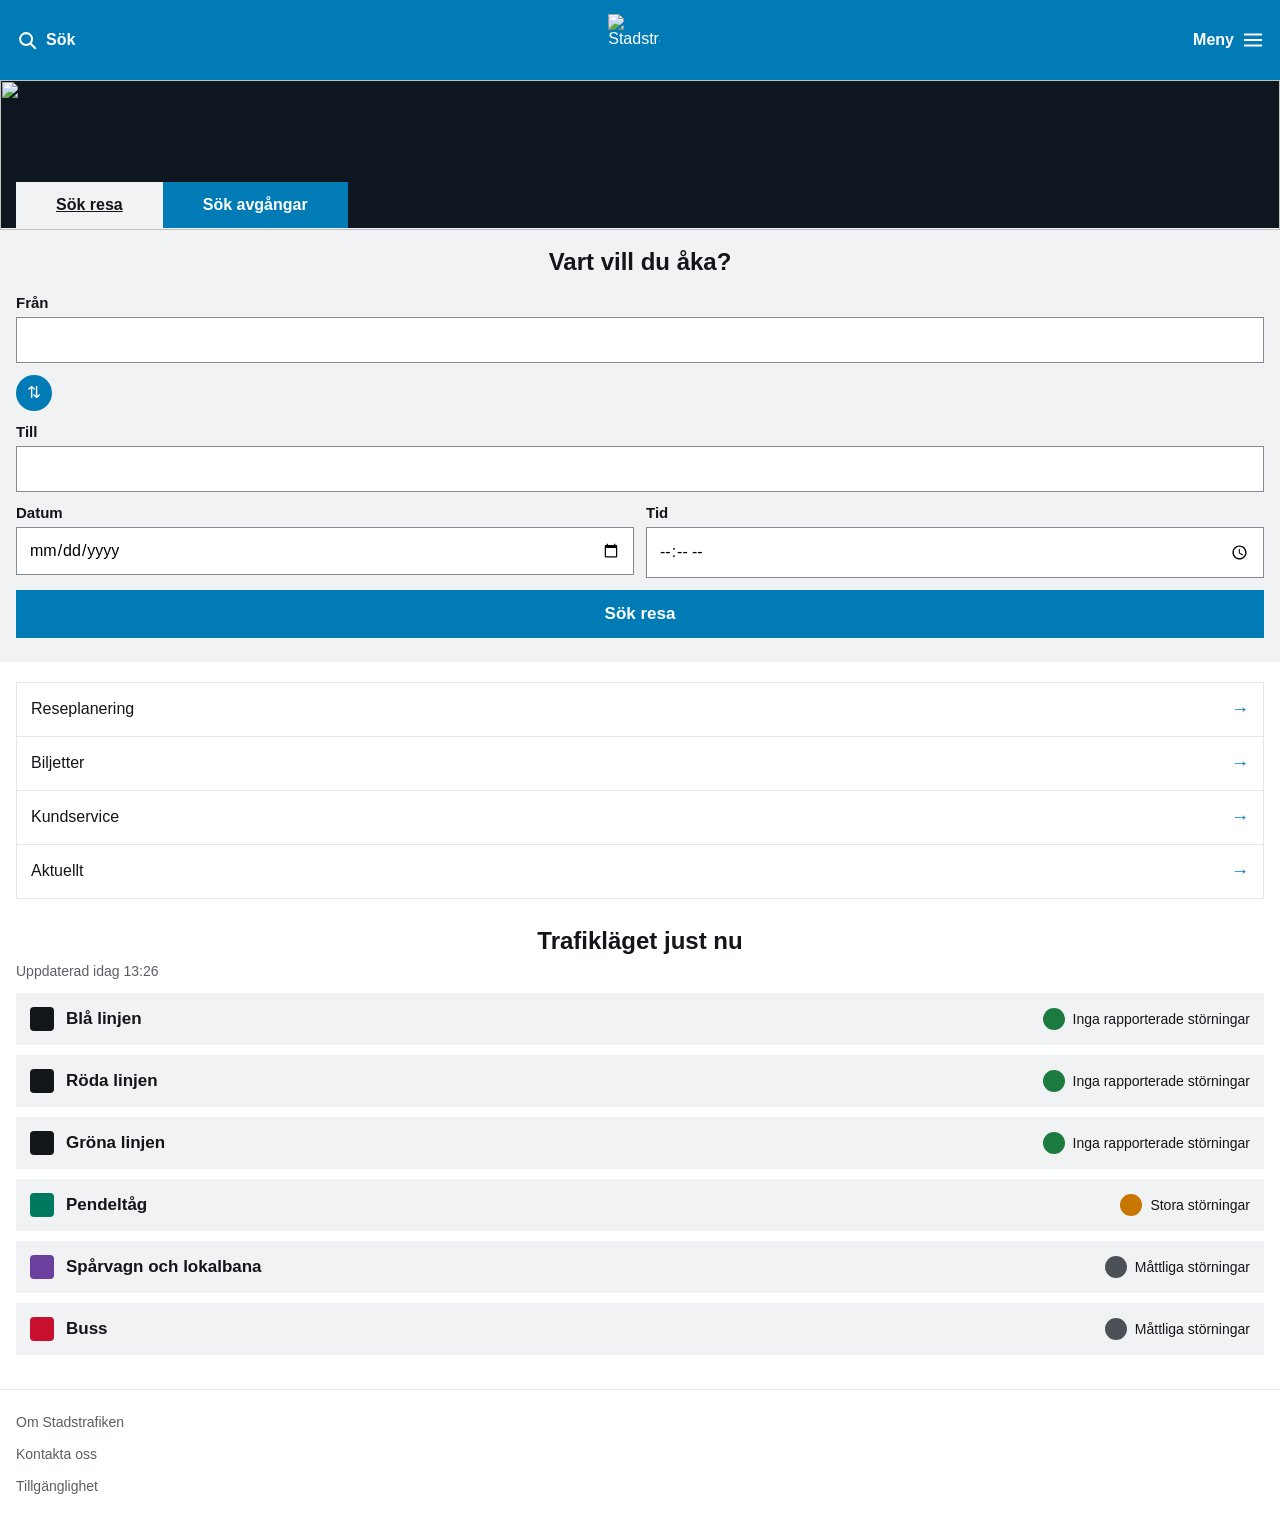
==== index.html @ cf4cca3b "A11Y-9: bildalternativ och dekorativa ikoner" ====
<!DOCTYPE html>
<html lang="en">
<head>
    <meta charset="UTF-8">
    <meta name="viewport" content="width=device-width, initial-scale=1.0">
    <link rel="stylesheet" href="css/style.css">
    <title>Stadstrafiken</title>
</head>
<body>

    <header class="topbar">
        <button type="button" class="topbar-sok">
            <svg aria-hidden="true" class="ikon" viewBox="0 0 24 24" fill="none" stroke="currentColor" stroke-width="2.2" stroke-linecap="round">
                <circle cx="11" cy="11" r="6.5"/>
                <line x1="15.8" y1="15.8" x2="21" y2="21"/>
            </svg>
            <span>Sök</span>
        </button>
        <img src="img/logo.svg" class="logo" alt="Stadstrafiken">
        <button type="button" class="topbar-meny">
            <span>Meny</span>
            <svg aria-hidden="true" class="ikon" viewBox="0 0 24 24" fill="none" stroke="currentColor" stroke-width="2.2" stroke-linecap="round">
                <line x1="3" y1="6" x2="21" y2="6"/>
                <line x1="3" y1="12" x2="21" y2="12"/>
                <line x1="3" y1="18" x2="21" y2="18"/>
            </svg>
        </button>
    </header>

    <main>
    <div class="hero">
        <img src="img/tunnelbana-stockholm-1-1.jpg" class="hero-bild" alt="">
        <div class="flikar">
            <button type="button" class="flik aktiv" aria-pressed="true">Sök resa</button>
            <button type="button" class="flik" aria-pressed="false">Sök avgångar</button>
        </div>
    </div>

    <form class="sokpanel" action="#reseplanering" method="get">
        <h1 class="sokrubrik" id="reseplanering">Vart vill du åka?</h1>

        <div class="falt">
            <label class="etikett" for="from">Från</label>
            <input type="text" class="input" id="from" name="from" autocomplete="section-from street-address" required>
        </div>

        <button type="button" class="vaxla" aria-label="Byt plats på Från och Till">⇅</button>

        <div class="falt">
            <label class="etikett" for="to">Till</label>
            <input type="text" class="input" id="to" name="to" autocomplete="section-to street-address" required>
        </div>

        <div class="falt-rad">
            <div class="falt">
                <label class="etikett" for="date">Datum</label>
                <input type="date" class="input" id="date" name="date" required>
            </div>
            <div class="falt">
                <label class="etikett" for="time">Tid</label>
                <input type="time" class="input" id="time" name="time" required>
            </div>
        </div>

        <div class="fel" id="search-error" role="alert" hidden>Kontrollera resan: fyll i Från, Till, Datum och Tid innan du söker.</div>

        <button type="submit" class="knapp">Sök resa</button>
    </form>

    <nav class="genvagar" aria-label="Huvudnavigation">
        <a class="genvag" href="#reseplanering">Reseplanering<span class="pil" aria-hidden="true">→</span></a>
        <a class="genvag" href="#biljetter">Biljetter<span class="pil" aria-hidden="true">→</span></a>
        <a class="genvag" href="#kundservice">Kundservice<span class="pil" aria-hidden="true">→</span></a>
        <a class="genvag" href="#aktuellt">Aktuellt<span class="pil" aria-hidden="true">→</span></a>
    </nav>

    <section class="trafik" aria-labelledby="traffic-heading">
        <h2 class="trafikrubrik" id="traffic-heading">Trafikläget just nu</h2>
        <div class="uppdaterad">Uppdaterad idag 13:26</div>

        <div class="linjekort">
            <span class="linjeikon tunnelbana"></span>
            <span class="linjenamn">Blå linjen</span>
            <span class="storningslage"><span class="status ok" aria-hidden="true"></span><span>Inga rapporterade störningar</span></span>
        </div>
        <div class="linjekort">
            <span class="linjeikon tunnelbana"></span>
            <span class="linjenamn">Röda linjen</span>
            <span class="storningslage"><span class="status ok" aria-hidden="true"></span><span>Inga rapporterade störningar</span></span>
        </div>
        <div class="linjekort">
            <span class="linjeikon tunnelbana"></span>
            <span class="linjenamn">Gröna linjen</span>
            <span class="storningslage"><span class="status ok" aria-hidden="true"></span><span>Inga rapporterade störningar</span></span>
        </div>
        <div class="linjekort">
            <span class="linjeikon pendel"></span>
            <span class="linjenamn">Pendeltåg</span>
            <span class="storningslage"><span class="status varning" aria-hidden="true"></span><span>Stora störningar</span></span>
        </div>
        <div class="linjekort">
            <span class="linjeikon sparvagn"></span>
            <span class="linjenamn">Spårvagn och lokalbana</span>
            <span class="storningslage"><span class="status info" aria-hidden="true"></span><span>Måttliga störningar</span></span>
        </div>
        <div class="linjekort">
            <span class="linjeikon buss"></span>
            <span class="linjenamn">Buss</span>
            <span class="storningslage"><span class="status info" aria-hidden="true"></span><span>Måttliga störningar</span></span>
        </div>
    </section>
    </main>

    <footer class="fot">
        <a class="fot-lank" href="#om-stadstrafiken">Om Stadstrafiken</a>
        <a class="fot-lank" href="#kontakta-oss">Kontakta oss</a>
        <a class="fot-lank" href="#tillganglighet">Tillgänglighet</a>
    </footer>

</body>
</html>
---- css/style.css ----
* {
    margin: 0;
    padding: 0;
    box-sizing: border-box;
}

body {
    font-family: 'Helvetica Neue', Helvetica, Arial, sans-serif;
    font-size: 16px;
    color: #12151a;
    background-color: #ffffff;
}

/* --- Topbar --- */

.topbar {
    display: flex;
    align-items: center;
    justify-content: space-between;
    background-color: #007bb5;
    color: #ffffff;
    padding: 14px 16px;
}

.topbar-sok,
.topbar-meny {
    display: flex;
    align-items: center;
    gap: 8px;
    font-size: 16px;
    font-weight: 600;
    cursor: pointer;
}

.ikon {
    width: 22px;
    height: 22px;
    flex: 0 0 22px;
}

.logo {
    width: 52px;
    height: 52px;
}

/* --- Hero --- */

.hero {
    position: relative;
    background-color: #0e1620;
}

.hero-bild {
    display: block;
    width: 100%;
    height: 150px;
    object-fit: cover;
}

.flikar {
    display: flex;
    padding: 0 16px;
    margin-top: -48px;
    position: relative;
}

.flik {
    padding: 14px 40px;
    font-size: 16px;
    font-weight: 700;
    background-color: #007bb5;
    color: #ffffff;
    cursor: pointer;
    white-space: nowrap;
}

.flik.aktiv {
    background-color: #f1f2f3;
    color: #12151a;
    text-decoration: underline;
}

/* --- Sökpanel --- */

.sokpanel {
    background-color: #f1f2f3;
    padding: 20px 16px 24px;
}

.sokrubrik {
    font-size: 24px;
    font-weight: 700;
    text-align: center;
    margin-bottom: 18px;
}

.falt {
    margin-bottom: 12px;
}

.etikett {
    font-size: 15px;
    font-weight: 700;
    margin-bottom: 6px;
}

.input {
    width: 100%;
    font-family: inherit;
    font-size: 16px;
    padding: 13px 12px;
    border: 1px solid #858b92;
    background-color: #ffffff;
}

.input:focus {
    border-color: #007bb5;
}

.falt-rad {
    display: flex;
    gap: 12px;
}

.falt-rad .falt {
    flex: 1 1 0;
}

.vaxla {
    width: 36px;
    height: 36px;
    margin: 0 auto 12px;
    border-radius: 50%;
    background-color: #007bb5;
    color: #ffffff;
    font-size: 17px;
    line-height: 36px;
    text-align: center;
    cursor: pointer;
}

.fel {
    padding: 12px;
    border-left: 4px solid #c62828;
    color: #9b1c1c;
    background-color: #ffffff;
    margin-bottom: 12px;
}

.knapp {
    background-color: #007bb5;
    color: #ffffff;
    font-size: 17px;
    font-weight: 700;
    text-align: center;
    padding: 14px;
    cursor: pointer;
}

/* --- Genvägar --- */

.genvagar {
    margin: 20px 16px;
    border: 1px solid #e4e6e8;
}

.genvag {
    display: flex;
    align-items: center;
    justify-content: space-between;
    padding: 16px 14px;
    font-size: 16px;
    border-bottom: 1px solid #e4e6e8;
    cursor: pointer;
}

.genvag:last-child {
    border-bottom: 0;
}

.pil {
    color: #007bb5;
    font-size: 18px;
}

/* --- Trafikläget --- */

.trafik {
    padding: 8px 16px 24px;
}

.trafikrubrik {
    font-size: 24px;
    font-weight: 700;
    text-align: center;
    margin-bottom: 8px;
}

.uppdaterad {
    font-size: 14px;
    color: #595f66;
    margin-bottom: 14px;
}

.linjekort {
    display: flex;
    align-items: center;
    gap: 12px;
    background-color: #f1f2f3;
    padding: 14px;
    margin-bottom: 10px;
}

.linjeikon {
    width: 24px;
    height: 24px;
    flex: 0 0 24px;
    border-radius: 4px;
}

.tunnelbana { background-color: #12151a; }
.pendel     { background-color: #007a5e; }
.sparvagn   { background-color: #6a3f9e; }
.buss       { background-color: #c8102e; }

.linjenamn {
    flex: 1 1 auto;
    font-size: 17px;
    font-weight: 700;
    white-space: nowrap;
}

.status {
    width: 22px;
    height: 22px;
    flex: 0 0 22px;
    border-radius: 50%;
}

.status.ok      { background-color: #1b7a3d; }
.status.varning { background-color: #c77700; }
.status.info    { background-color: #4c5157; }

/* --- Fot --- */

.fot {
    border-top: 1px solid #e4e6e8;
    padding: 16px;
}

.fot-lank {
    font-size: 14px;
    color: #595f66;
    padding: 8px 0;
    cursor: pointer;
}

.etikett { display: block; }

button { font-family: inherit; border: 0; }
.topbar-sok, .topbar-meny { background: transparent; color: inherit; }
a { color: inherit; text-decoration: none; }
.knapp { display: block; width: 100%; }
.fot-lank { display: block; }

:focus-visible { outline: 3px solid #12151a; outline-offset: 3px; box-shadow: 0 0 0 3px #fff; }

[hidden] { display: none !important; }

.storningslage { display: flex; align-items: center; gap: 8px; font-size: 14px; }
.linjenamn { white-space: normal; min-width: 0; }
.linjekort { flex-wrap: wrap; }
.storningslage { margin-left: auto; }
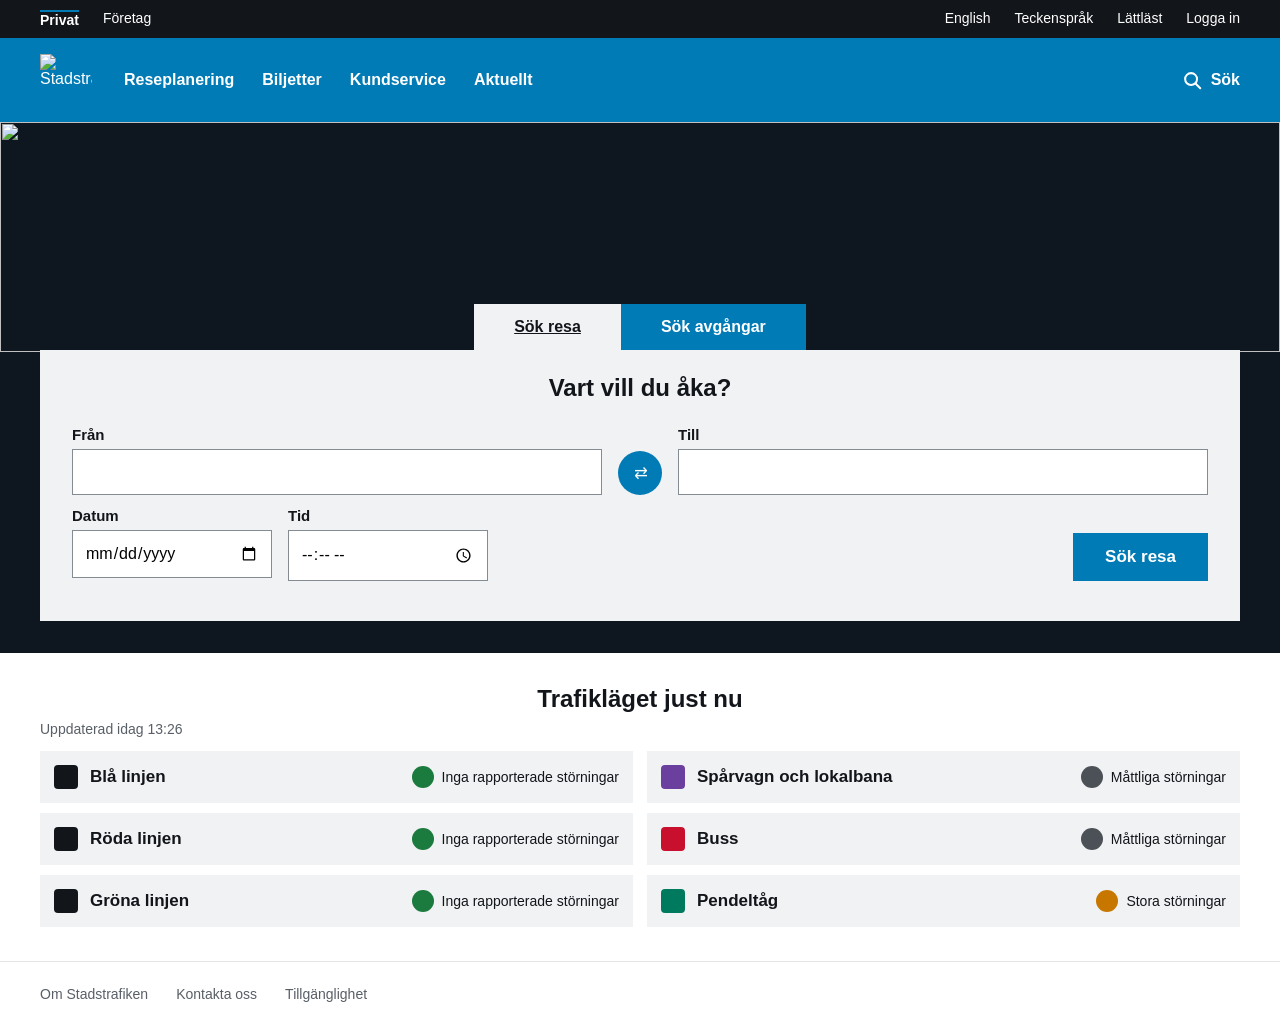
==== commit e869767a: "RWD-1: bygg desktopvy enligt designskissen" ====
--- a/index.html
+++ b/index.html
@@ -1,5 +1,5 @@
 <!DOCTYPE html>
-<html lang="en">
+<html lang="sv">
 <head>
     <meta charset="UTF-8">
     <meta name="viewport" content="width=device-width, initial-scale=1.0">
@@ -8,7 +8,12 @@
 </head>
 <body>
 
-    <header class="topbar">
+    <header>
+    <nav class="utility" aria-label="Övrig navigation">
+        <div class="utility-inner"><div><a href="#privat" aria-current="page">Privat</a><a href="#foretag">Företag</a></div>
+        <div><a href="#english" lang="en">English</a><a href="#teckensprak">Teckenspråk</a><a href="#lattlast">Lättläst</a><a href="#logga-in">Logga in</a></div></div>
+    </nav>
+    <div class="topbar">
         <button type="button" class="topbar-sok">
             <svg aria-hidden="true" class="ikon" viewBox="0 0 24 24" fill="none" stroke="currentColor" stroke-width="2.2" stroke-linecap="round">
                 <circle cx="11" cy="11" r="6.5"/>
@@ -17,6 +22,9 @@
             <span>Sök</span>
         </button>
         <img src="img/logo.svg" class="logo" alt="Stadstrafiken">
+        <nav class="desktop-nav" aria-label="Huvudnavigation">
+            <a href="#reseplanering">Reseplanering</a><a href="#biljetter">Biljetter</a><a href="#kundservice">Kundservice</a><a href="#aktuellt">Aktuellt</a>
+        </nav>
         <button type="button" class="topbar-meny">
             <span>Meny</span>
             <svg aria-hidden="true" class="ikon" viewBox="0 0 24 24" fill="none" stroke="currentColor" stroke-width="2.2" stroke-linecap="round">
@@ -25,9 +33,11 @@
                 <line x1="3" y1="18" x2="21" y2="18"/>
             </svg>
         </button>
+    </div>
     </header>
 
     <main>
+    <div class="reseomrade">
     <div class="hero">
         <img src="img/tunnelbana-stockholm-1-1.jpg" class="hero-bild" alt="">
         <div class="flikar">
@@ -39,14 +49,14 @@
     <form class="sokpanel" action="#reseplanering" method="get">
         <h1 class="sokrubrik" id="reseplanering">Vart vill du åka?</h1>
 
-        <div class="falt">
+        <div class="falt from-field">
             <label class="etikett" for="from">Från</label>
             <input type="text" class="input" id="from" name="from" autocomplete="section-from street-address" required>
         </div>
 
         <button type="button" class="vaxla" aria-label="Byt plats på Från och Till">⇅</button>
 
-        <div class="falt">
+        <div class="falt to-field">
             <label class="etikett" for="to">Till</label>
             <input type="text" class="input" id="to" name="to" autocomplete="section-to street-address" required>
         </div>
@@ -67,6 +77,7 @@
         <button type="submit" class="knapp">Sök resa</button>
     </form>
 
+    </div>
     <nav class="genvagar" aria-label="Huvudnavigation">
         <a class="genvag" href="#reseplanering">Reseplanering<span class="pil" aria-hidden="true">→</span></a>
         <a class="genvag" href="#biljetter">Biljetter<span class="pil" aria-hidden="true">→</span></a>
--- a/css/style.css
+++ b/css/style.css
@@ -271,3 +271,38 @@
 .linjenamn { white-space: normal; min-width: 0; }
 .linjekort { flex-wrap: wrap; }
 .storningslage { margin-left: auto; }
+
+/* The full navigation and horizontal search need room for their content. */
+.utility, .desktop-nav { display: none; }
+@media (min-width: 64rem) {
+    .utility { display: block; background: #12151a; color: #fff; font-size: 14px; }
+    .utility-inner { max-width: 1280px; margin: auto; padding: 10px 40px; display: flex; justify-content: space-between; gap: 24px; }
+    .utility-inner > div { display: flex; flex-wrap: wrap; gap: 24px; }
+    .utility a[aria-current] { border-top: 2px solid #007bb5; font-weight: 700; }
+    .topbar { padding: 16px max(40px, calc((100% - 1200px) / 2)); gap: 32px; }
+    .logo { order: 0; }
+    .desktop-nav { display: flex; align-items: center; flex-wrap: wrap; gap: 28px; flex: 1; font-weight: 700; }
+    .topbar-sok { order: 2; }
+    .topbar-meny, .genvagar { display: none; }
+    .reseomrade { position: relative; padding-bottom: 32px; background: #0e1620 url('../img/tunnelbana-stockholm-1-1.jpg') center / cover; }
+    .hero { background: transparent; }
+    .hero-bild { height: 230px; object-position: center; }
+    .flikar { justify-content: center; }
+    .sokpanel { position: relative; max-width: 1200px; margin: auto; width: calc(100% - 80px); padding: 24px 32px 28px; display: grid; grid-template-columns: minmax(0,1fr) 44px minmax(0,1fr); column-gap: 16px; align-items: end; }
+    .sokrubrik { grid-column: 1 / -1; margin-bottom: 24px; }
+    .from-field { grid-column: 1; grid-row: 2; }
+    .vaxla { grid-column: 2; grid-row: 2; width: 44px; height: 44px; line-height: 44px; margin-bottom: 12px; transform: rotate(90deg); }
+    .to-field { grid-column: 3; grid-row: 2; }
+    .falt-rad { grid-column: 1 / 3; grid-row: 3; max-width: 416px; gap: 16px; }
+    .knapp { grid-column: 3; grid-row: 3; width: auto; justify-self: end; margin-bottom: 12px; padding-inline: 32px; }
+    .fel { grid-column: 1 / -1; grid-row: 4; }
+    .trafik { max-width: 1280px; padding: 32px 40px 24px; margin: auto; display: grid; grid-template-columns: minmax(0,1fr) minmax(0,1fr); column-gap: 14px; }
+    .trafikrubrik, .uppdaterad { grid-column: 1 / -1; }
+    .linjekort:nth-of-type(2) { grid-column: 1; grid-row: 3; }
+    .linjekort:nth-of-type(3) { grid-column: 1; grid-row: 4; }
+    .linjekort:nth-of-type(4) { grid-column: 1; grid-row: 5; }
+    .linjekort:nth-of-type(5) { grid-column: 2; grid-row: 5; }
+    .linjekort:nth-of-type(6) { grid-column: 2; grid-row: 3; }
+    .linjekort:nth-of-type(7) { grid-column: 2; grid-row: 4; }
+    .fot { display: flex; gap: 28px; padding: 16px max(40px, calc((100% - 1200px) / 2)); }
+}
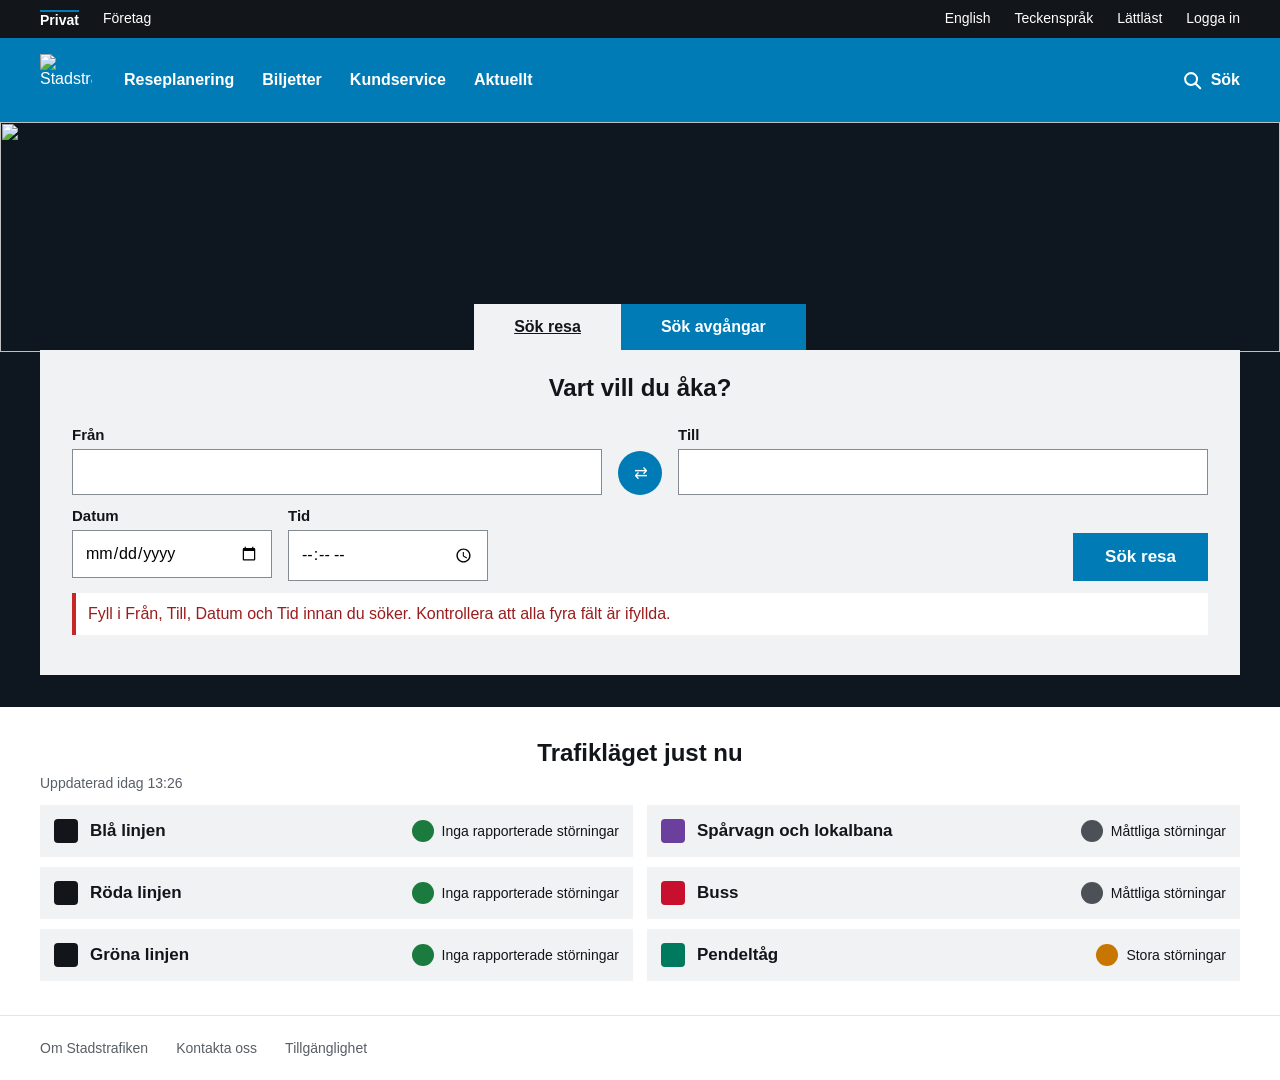
==== commit 4a97032c: "A11Y-4: visa övningens feltext och instruktion i alert" ====
--- a/index.html
+++ b/index.html
@@ -14,6 +14,10 @@
         <div><a href="#english" lang="en">English</a><a href="#teckensprak">Teckenspråk</a><a href="#lattlast">Lättläst</a><a href="#logga-in">Logga in</a></div></div>
     </nav>
     <div class="topbar">
+        <img src="img/logo.svg" class="logo" alt="Stadstrafiken">
+        <nav class="desktop-nav" aria-label="Huvudnavigation">
+            <a href="#reseplanering">Reseplanering</a><a href="#biljetter">Biljetter</a><a href="#kundservice">Kundservice</a><a href="#aktuellt">Aktuellt</a>
+        </nav>
         <button type="button" class="topbar-sok">
             <svg aria-hidden="true" class="ikon" viewBox="0 0 24 24" fill="none" stroke="currentColor" stroke-width="2.2" stroke-linecap="round">
                 <circle cx="11" cy="11" r="6.5"/>
@@ -21,10 +25,6 @@
             </svg>
             <span>Sök</span>
         </button>
-        <img src="img/logo.svg" class="logo" alt="Stadstrafiken">
-        <nav class="desktop-nav" aria-label="Huvudnavigation">
-            <a href="#reseplanering">Reseplanering</a><a href="#biljetter">Biljetter</a><a href="#kundservice">Kundservice</a><a href="#aktuellt">Aktuellt</a>
-        </nav>
         <button type="button" class="topbar-meny">
             <span>Meny</span>
             <svg aria-hidden="true" class="ikon" viewBox="0 0 24 24" fill="none" stroke="currentColor" stroke-width="2.2" stroke-linecap="round">
@@ -51,14 +51,14 @@
 
         <div class="falt from-field">
             <label class="etikett" for="from">Från</label>
-            <input type="text" class="input" id="from" name="from" autocomplete="section-from street-address" required>
+            <input type="text" class="input" id="from" name="from" autocomplete="off" required>
         </div>
 
         <button type="button" class="vaxla" aria-label="Byt plats på Från och Till">⇅</button>
 
         <div class="falt to-field">
             <label class="etikett" for="to">Till</label>
-            <input type="text" class="input" id="to" name="to" autocomplete="section-to street-address" required>
+            <input type="text" class="input" id="to" name="to" autocomplete="off" required>
         </div>
 
         <div class="falt-rad">
@@ -72,7 +72,7 @@
             </div>
         </div>
 
-        <div class="fel" id="search-error" role="alert" hidden>Kontrollera resan: fyll i Från, Till, Datum och Tid innan du söker.</div>
+        <div class="fel" id="search-error" role="alert">Fyll i Från, Till, Datum och Tid innan du söker. Kontrollera att alla fyra fält är ifyllda.</div>
 
         <button type="submit" class="knapp">Sök resa</button>
     </form>
--- a/css/style.css
+++ b/css/style.css
@@ -6,7 +6,7 @@
 
 body {
     font-family: 'Helvetica Neue', Helvetica, Arial, sans-serif;
-    font-size: 16px;
+    font-size: 1rem;
     color: #12151a;
     background-color: #ffffff;
 }
@@ -19,28 +19,32 @@
     justify-content: space-between;
     background-color: #007bb5;
     color: #ffffff;
-    padding: 14px 16px;
+    padding: 0.875rem 1rem;
 }
 
 .topbar-sok,
 .topbar-meny {
     display: flex;
     align-items: center;
-    gap: 8px;
-    font-size: 16px;
+    gap: 0.5rem;
+    font-size: 1rem;
     font-weight: 600;
     cursor: pointer;
 }
 
 .ikon {
-    width: 22px;
-    height: 22px;
-    flex: 0 0 22px;
-}
+    width: 1.375rem;
+    height: 1.375rem;
+    flex: 0 0 1.375rem;
+}
+
+.topbar-sok { order: 0; }
+.topbar-meny { order: 2; }
 
 .logo {
-    width: 52px;
-    height: 52px;
+    order: 1;
+    width: 3.25rem;
+    height: 3.25rem;
 }
 
 /* --- Hero --- */
@@ -53,20 +57,20 @@
 .hero-bild {
     display: block;
     width: 100%;
-    height: 150px;
+    height: 9.375rem;
     object-fit: cover;
 }
 
 .flikar {
     display: flex;
-    padding: 0 16px;
-    margin-top: -48px;
+    padding: 0 1rem;
+    margin-top: -3rem;
     position: relative;
 }
 
 .flik {
-    padding: 14px 40px;
-    font-size: 16px;
+    padding: 0.875rem 2.5rem;
+    font-size: 1rem;
     font-weight: 700;
     background-color: #007bb5;
     color: #ffffff;
@@ -84,32 +88,32 @@
 
 .sokpanel {
     background-color: #f1f2f3;
-    padding: 20px 16px 24px;
+    padding: 1.25rem 1rem 1.5rem;
 }
 
 .sokrubrik {
-    font-size: 24px;
+    font-size: 1.5rem;
     font-weight: 700;
     text-align: center;
-    margin-bottom: 18px;
+    margin-bottom: 1.125rem;
 }
 
 .falt {
-    margin-bottom: 12px;
+    margin-bottom: 0.75rem;
 }
 
 .etikett {
-    font-size: 15px;
-    font-weight: 700;
-    margin-bottom: 6px;
+    font-size: 0.9375rem;
+    font-weight: 700;
+    margin-bottom: 0.375rem;
 }
 
 .input {
     width: 100%;
     font-family: inherit;
-    font-size: 16px;
-    padding: 13px 12px;
-    border: 1px solid #858b92;
+    font-size: 1rem;
+    padding: 0.8125rem 0.75rem;
+    border: 0.0625rem solid #858b92;
     background-color: #ffffff;
 }
 
@@ -119,7 +123,7 @@
 
 .falt-rad {
     display: flex;
-    gap: 12px;
+    gap: 0.75rem;
 }
 
 .falt-rad .falt {
@@ -127,50 +131,51 @@
 }
 
 .vaxla {
-    width: 36px;
-    height: 36px;
-    margin: 0 auto 12px;
+    display: block;
+    width: 2.25rem;
+    height: 2.25rem;
+    margin: 0 auto 0.75rem;
     border-radius: 50%;
     background-color: #007bb5;
     color: #ffffff;
-    font-size: 17px;
-    line-height: 36px;
+    font-size: 1.0625rem;
+    line-height: 2.25rem;
     text-align: center;
     cursor: pointer;
 }
 
 .fel {
-    padding: 12px;
-    border-left: 4px solid #c62828;
+    padding: 0.75rem;
+    border-left: 0.25rem solid #c62828;
     color: #9b1c1c;
     background-color: #ffffff;
-    margin-bottom: 12px;
+    margin-bottom: 0.75rem;
 }
 
 .knapp {
     background-color: #007bb5;
     color: #ffffff;
-    font-size: 17px;
+    font-size: 1.0625rem;
     font-weight: 700;
     text-align: center;
-    padding: 14px;
+    padding: 0.875rem;
     cursor: pointer;
 }
 
 /* --- Genvägar --- */
 
 .genvagar {
-    margin: 20px 16px;
-    border: 1px solid #e4e6e8;
+    margin: 1.25rem 1rem;
+    border: 0.0625rem solid #e4e6e8;
 }
 
 .genvag {
     display: flex;
     align-items: center;
     justify-content: space-between;
-    padding: 16px 14px;
-    font-size: 16px;
-    border-bottom: 1px solid #e4e6e8;
+    padding: 1rem 0.875rem;
+    font-size: 1rem;
+    border-bottom: 0.0625rem solid #e4e6e8;
     cursor: pointer;
 }
 
@@ -180,42 +185,42 @@
 
 .pil {
     color: #007bb5;
-    font-size: 18px;
+    font-size: 1.125rem;
 }
 
 /* --- Trafikläget --- */
 
 .trafik {
-    padding: 8px 16px 24px;
+    padding: 0.5rem 1rem 1.5rem;
 }
 
 .trafikrubrik {
-    font-size: 24px;
+    font-size: 1.5rem;
     font-weight: 700;
     text-align: center;
-    margin-bottom: 8px;
+    margin-bottom: 0.5rem;
 }
 
 .uppdaterad {
-    font-size: 14px;
+    font-size: 0.875rem;
     color: #595f66;
-    margin-bottom: 14px;
+    margin-bottom: 0.875rem;
 }
 
 .linjekort {
     display: flex;
     align-items: center;
-    gap: 12px;
+    gap: 0.75rem;
     background-color: #f1f2f3;
-    padding: 14px;
-    margin-bottom: 10px;
+    padding: 0.875rem;
+    margin-bottom: 0.625rem;
 }
 
 .linjeikon {
-    width: 24px;
-    height: 24px;
-    flex: 0 0 24px;
-    border-radius: 4px;
+    width: 1.5rem;
+    height: 1.5rem;
+    flex: 0 0 1.5rem;
+    border-radius: 0.25rem;
 }
 
 .tunnelbana { background-color: #12151a; }
@@ -225,15 +230,15 @@
 
 .linjenamn {
     flex: 1 1 auto;
-    font-size: 17px;
+    font-size: 1.0625rem;
     font-weight: 700;
     white-space: nowrap;
 }
 
 .status {
-    width: 22px;
-    height: 22px;
-    flex: 0 0 22px;
+    width: 1.375rem;
+    height: 1.375rem;
+    flex: 0 0 1.375rem;
     border-radius: 50%;
 }
 
@@ -244,14 +249,14 @@
 /* --- Fot --- */
 
 .fot {
-    border-top: 1px solid #e4e6e8;
-    padding: 16px;
+    border-top: 0.0625rem solid #e4e6e8;
+    padding: 1rem;
 }
 
 .fot-lank {
-    font-size: 14px;
+    font-size: 0.875rem;
     color: #595f66;
-    padding: 8px 0;
+    padding: 0.5rem 0;
     cursor: pointer;
 }
 
@@ -263,11 +268,11 @@
 .knapp { display: block; width: 100%; }
 .fot-lank { display: block; }
 
-:focus-visible { outline: 3px solid #12151a; outline-offset: 3px; box-shadow: 0 0 0 3px #fff; }
+:focus-visible { outline: 0.1875rem solid #12151a; outline-offset: 0.1875rem; box-shadow: 0 0 0 0.1875rem #fff; }
 
 [hidden] { display: none !important; }
 
-.storningslage { display: flex; align-items: center; gap: 8px; font-size: 14px; }
+.storningslage { display: flex; align-items: center; gap: 0.5rem; font-size: 0.875rem; }
 .linjenamn { white-space: normal; min-width: 0; }
 .linjekort { flex-wrap: wrap; }
 .storningslage { margin-left: auto; }
@@ -275,28 +280,28 @@
 /* The full navigation and horizontal search need room for their content. */
 .utility, .desktop-nav { display: none; }
 @media (min-width: 64rem) {
-    .utility { display: block; background: #12151a; color: #fff; font-size: 14px; }
-    .utility-inner { max-width: 1280px; margin: auto; padding: 10px 40px; display: flex; justify-content: space-between; gap: 24px; }
-    .utility-inner > div { display: flex; flex-wrap: wrap; gap: 24px; }
-    .utility a[aria-current] { border-top: 2px solid #007bb5; font-weight: 700; }
-    .topbar { padding: 16px max(40px, calc((100% - 1200px) / 2)); gap: 32px; }
+    .utility { display: block; background: #12151a; color: #fff; font-size: 0.875rem; }
+    .utility-inner { max-width: 80rem; margin: auto; padding: 0.625rem 2.5rem; display: flex; justify-content: space-between; gap: 1.5rem; }
+    .utility-inner > div { display: flex; flex-wrap: wrap; gap: 1.5rem; }
+    .utility a[aria-current] { border-top: 0.125rem solid #007bb5; font-weight: 700; }
+    .topbar { padding: 1rem max(2.5rem, calc((100% - 75rem) / 2)); gap: 2rem; }
     .logo { order: 0; }
-    .desktop-nav { display: flex; align-items: center; flex-wrap: wrap; gap: 28px; flex: 1; font-weight: 700; }
+    .desktop-nav { order: 1; display: flex; align-items: center; flex-wrap: wrap; gap: 1.75rem; flex: 1; font-weight: 700; }
     .topbar-sok { order: 2; }
     .topbar-meny, .genvagar { display: none; }
-    .reseomrade { position: relative; padding-bottom: 32px; background: #0e1620 url('../img/tunnelbana-stockholm-1-1.jpg') center / cover; }
+    .reseomrade { position: relative; padding-bottom: 2rem; background: #0e1620 url('../img/tunnelbana-stockholm-1-1.jpg') center / cover; }
     .hero { background: transparent; }
-    .hero-bild { height: 230px; object-position: center; }
+    .hero-bild { height: 14.375rem; object-position: center; }
     .flikar { justify-content: center; }
-    .sokpanel { position: relative; max-width: 1200px; margin: auto; width: calc(100% - 80px); padding: 24px 32px 28px; display: grid; grid-template-columns: minmax(0,1fr) 44px minmax(0,1fr); column-gap: 16px; align-items: end; }
-    .sokrubrik { grid-column: 1 / -1; margin-bottom: 24px; }
+    .sokpanel { position: relative; max-width: 75rem; margin: auto; width: calc(100% - 5rem); padding: 1.5rem 2rem 1.75rem; display: grid; grid-template-columns: minmax(0,1fr) 2.75rem minmax(0,1fr); column-gap: 1rem; align-items: end; }
+    .sokrubrik { grid-column: 1 / -1; margin-bottom: 1.5rem; }
     .from-field { grid-column: 1; grid-row: 2; }
-    .vaxla { grid-column: 2; grid-row: 2; width: 44px; height: 44px; line-height: 44px; margin-bottom: 12px; transform: rotate(90deg); }
+    .vaxla { grid-column: 2; grid-row: 2; width: 2.75rem; height: 2.75rem; line-height: 2.75rem; margin-bottom: 0.75rem; transform: rotate(90deg); }
     .to-field { grid-column: 3; grid-row: 2; }
-    .falt-rad { grid-column: 1 / 3; grid-row: 3; max-width: 416px; gap: 16px; }
-    .knapp { grid-column: 3; grid-row: 3; width: auto; justify-self: end; margin-bottom: 12px; padding-inline: 32px; }
+    .falt-rad { grid-column: 1 / 3; grid-row: 3; max-width: 26rem; gap: 1rem; }
+    .knapp { grid-column: 3; grid-row: 3; width: auto; justify-self: end; margin-bottom: 0.75rem; padding-inline: 2rem; }
     .fel { grid-column: 1 / -1; grid-row: 4; }
-    .trafik { max-width: 1280px; padding: 32px 40px 24px; margin: auto; display: grid; grid-template-columns: minmax(0,1fr) minmax(0,1fr); column-gap: 14px; }
+    .trafik { max-width: 80rem; padding: 2rem 2.5rem 1.5rem; margin: auto; display: grid; grid-template-columns: minmax(0,1fr) minmax(0,1fr); column-gap: 0.875rem; }
     .trafikrubrik, .uppdaterad { grid-column: 1 / -1; }
     .linjekort:nth-of-type(2) { grid-column: 1; grid-row: 3; }
     .linjekort:nth-of-type(3) { grid-column: 1; grid-row: 4; }
@@ -304,5 +309,17 @@
     .linjekort:nth-of-type(5) { grid-column: 2; grid-row: 5; }
     .linjekort:nth-of-type(6) { grid-column: 2; grid-row: 3; }
     .linjekort:nth-of-type(7) { grid-column: 2; grid-row: 4; }
-    .fot { display: flex; gap: 28px; padding: 16px max(40px, calc((100% - 1200px) / 2)); }
-}
+    .fot { display: flex; gap: 1.75rem; padding: 1rem max(2.5rem, calc((100% - 75rem) / 2)); }
+}
+
+/* Reflow at 320px and when the user enlarges text. */
+.flik { min-width: 0; white-space: normal; overflow-wrap: anywhere; }
+.falt-rad .falt { min-width: 0; }
+.input { min-width: 0; max-width: 100%; }
+@media (max-width: 24rem) {
+    .flik { flex: 1; padding-inline: .75rem; }
+    .linjekort { gap: .5rem; }
+    .storningslage { width: 100%; margin-left: 2rem; }
+}
+
+.topbar-sok, .topbar-meny { min-width: 2.75rem; min-height: 2.75rem; }
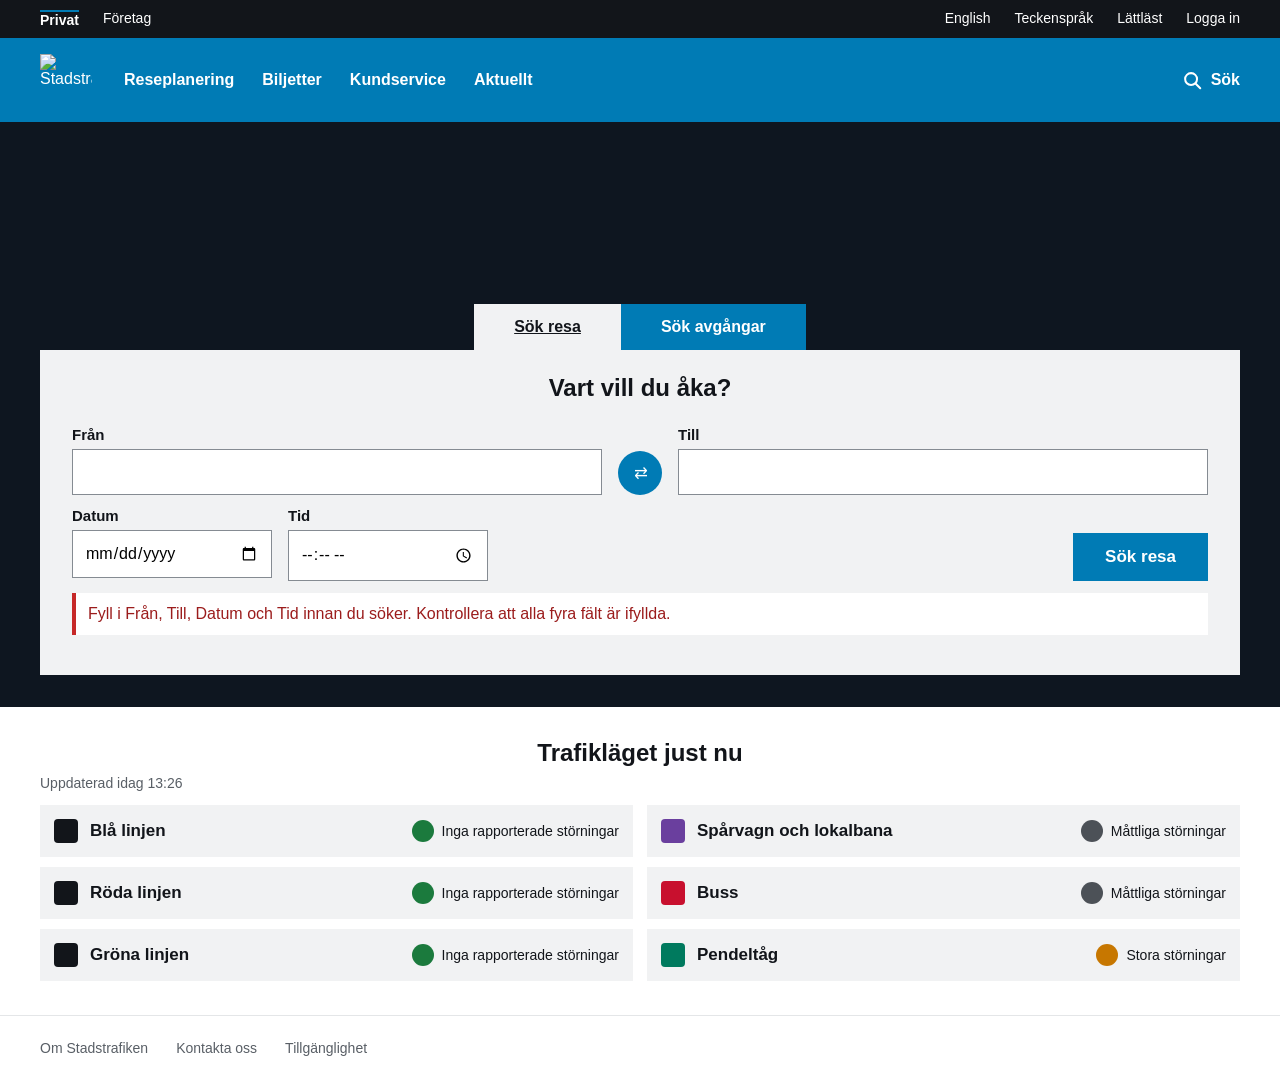
==== commit 6e98a9f6: "RWD-1: visa en sammanhängande hero-bild på desktop" ====
--- a/index.html
+++ b/index.html
@@ -3,7 +3,7 @@
 <head>
     <meta charset="UTF-8">
     <meta name="viewport" content="width=device-width, initial-scale=1.0">
-    <link rel="stylesheet" href="css/style.css">
+    <link rel="stylesheet" href="css/style.css?v=desktop-single">
     <title>Stadstrafiken</title>
 </head>
 <body>
--- a/css/style.css
+++ b/css/style.css
@@ -268,7 +268,7 @@
 .knapp { display: block; width: 100%; }
 .fot-lank { display: block; }
 
-:focus-visible { outline: 0.1875rem solid #12151a; outline-offset: 0.1875rem; box-shadow: 0 0 0 0.1875rem #fff; }
+:focus-visible, .input:focus-within { outline: 0.1875rem solid #12151a; outline-offset: 0.1875rem; box-shadow: 0 0 0 0.1875rem #fff; }
 
 [hidden] { display: none !important; }
 
@@ -289,9 +289,9 @@
     .desktop-nav { order: 1; display: flex; align-items: center; flex-wrap: wrap; gap: 1.75rem; flex: 1; font-weight: 700; }
     .topbar-sok { order: 2; }
     .topbar-meny, .genvagar { display: none; }
-    .reseomrade { position: relative; padding-bottom: 2rem; background: #0e1620 url('../img/tunnelbana-stockholm-1-1.jpg') center / cover; }
+    .reseomrade { position: relative; padding-bottom: 2rem; background: #0e1620 url('../img/tunnelbana-stockholm-1-1.jpg') center bottom / cover no-repeat; }
     .hero { background: transparent; }
-    .hero-bild { height: 14.375rem; object-position: center; }
+    .hero-bild { height: 14.375rem; visibility: hidden; }
     .flikar { justify-content: center; }
     .sokpanel { position: relative; max-width: 75rem; margin: auto; width: calc(100% - 5rem); padding: 1.5rem 2rem 1.75rem; display: grid; grid-template-columns: minmax(0,1fr) 2.75rem minmax(0,1fr); column-gap: 1rem; align-items: end; }
     .sokrubrik { grid-column: 1 / -1; margin-bottom: 1.5rem; }
